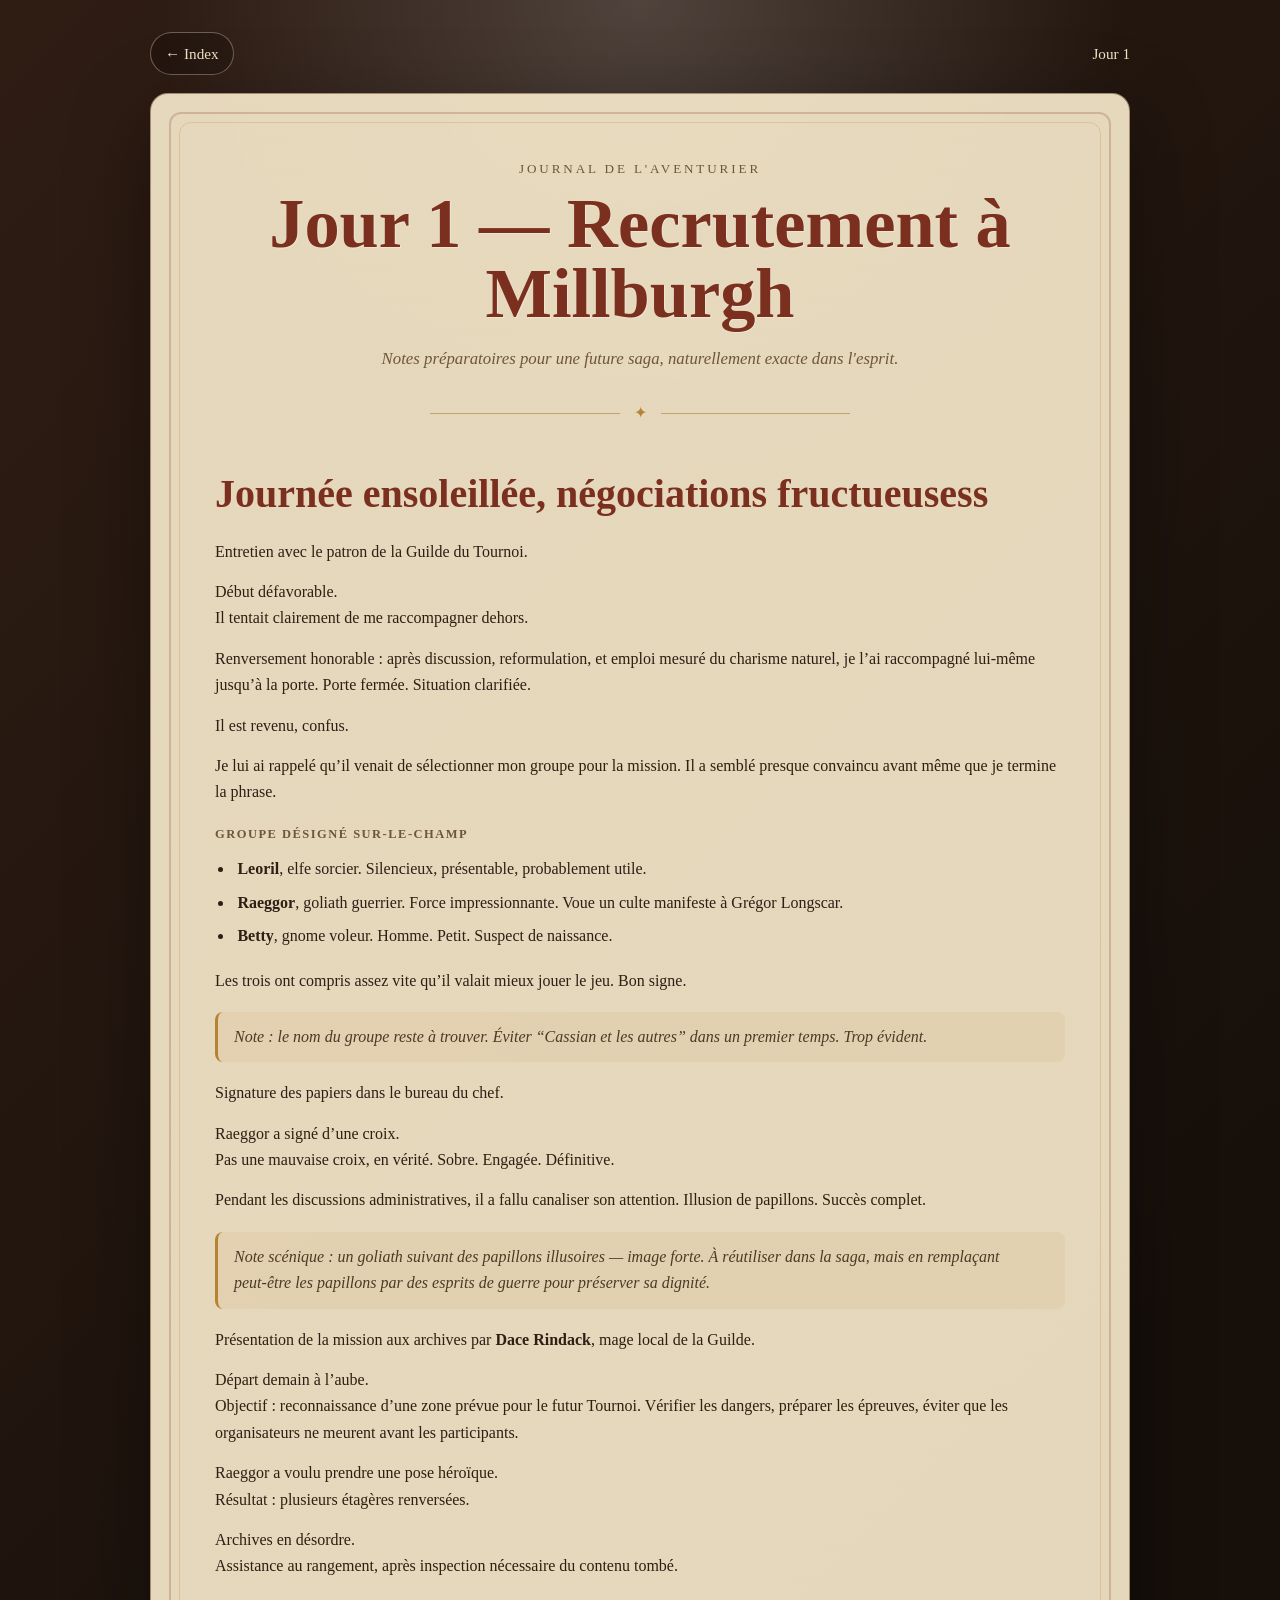
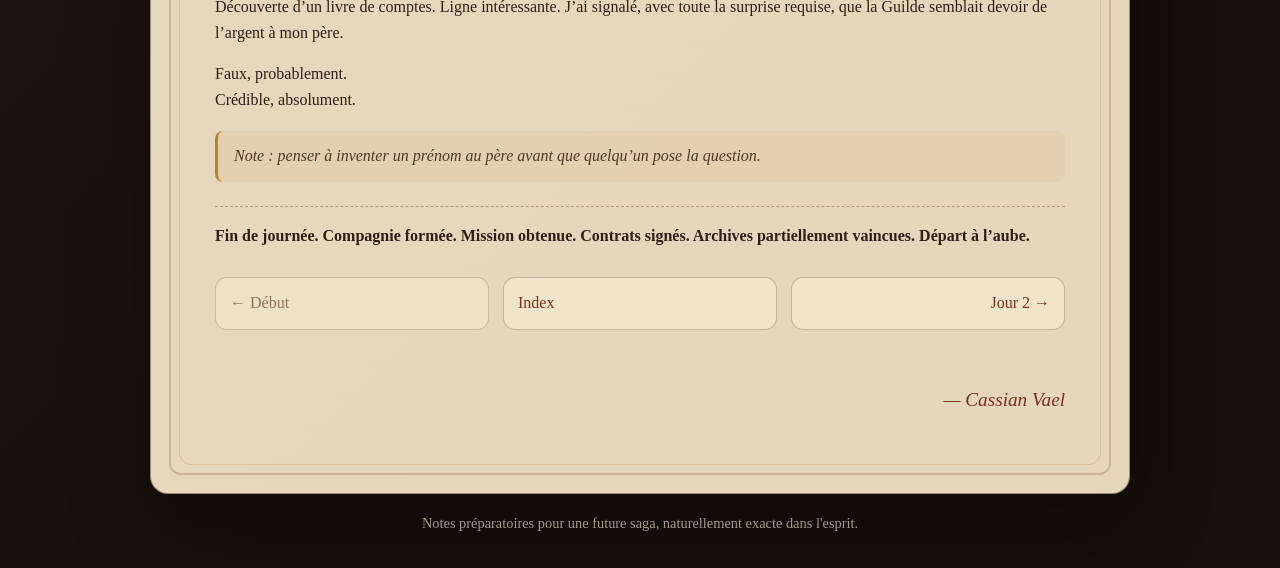
==== jours/jour-01.html @ 50d93166 "Update jour-01.html" ====
<!DOCTYPE html>
<html lang="fr">
<head>
  <meta charset="UTF-8" />
  <meta name="viewport" content="width=device-width, initial-scale=1.0" />
  <title>Jour 1 — Rencontre à Millburgh</title>
  <link rel="stylesheet" href="../assets/style.css" />
</head>
<body>
  <div class="site-shell">
    <nav class="top-nav" aria-label="Navigation principale">
      <a href="../index.html">← Index</a>
      <span>Jour 1</span>
    </nav>

    <main class="page">
      <header>
        <p class="kicker">Journal de l'Aventurier</p>
        <h1>Jour 1 — Recrutement à Millburgh</h1>
        <p class="subtitle">Notes préparatoires pour une future saga, naturellement exacte dans l'esprit.</p>
        <div class="ornament">✦</div>
      </header>

      <section class="day">
  <h2><strong>Journée ensoleillée, négociations fructueusess </strong></h2>
  <p>Entretien avec le patron de la Guilde du Tournoi.</p>

<p>Début défavorable.<br />
Il tentait clairement de me raccompagner dehors.</p>

<p>Renversement honorable : après discussion, reformulation, et emploi mesuré du charisme naturel, je l’ai raccompagné lui-même jusqu’à la porte. Porte fermée. Situation clarifiée.</p>

<p>Il est revenu, confus.</p>

<p>Je lui ai rappelé qu’il venait de sélectionner mon groupe pour la mission. Il a semblé presque convaincu avant même que je termine la phrase.</p>

<p class="beat">Groupe désigné sur-le-champ</p>
<ul>
  <li><strong>Leoril</strong>, elfe sorcier. Silencieux, présentable, probablement utile.</li>
  <li><strong>Raeggor</strong>, goliath guerrier. Force impressionnante. Voue un culte manifeste à Grégor Longscar.</li>
  <li><strong>Betty</strong>, gnome voleur. Homme. Petit. Suspect de naissance.</li>
</ul>

<p>Les trois ont compris assez vite qu’il valait mieux jouer le jeu. Bon signe.</p>

<p class="note">Note : le nom du groupe reste à trouver. Éviter “Cassian et les autres” dans un premier temps. Trop évident.</p>

<p>Signature des papiers dans le bureau du chef.</p>

<p>Raeggor a signé d’une croix.<br />
Pas une mauvaise croix, en vérité. Sobre. Engagée. Définitive.</p>

<p>Pendant les discussions administratives, il a fallu canaliser son attention. Illusion de papillons. Succès complet.</p>

<p class="note">Note scénique : un goliath suivant des papillons illusoires — image forte. À réutiliser dans la saga, mais en remplaçant peut-être les papillons par des esprits de guerre pour préserver sa dignité.</p>

<p>Présentation de la mission aux archives par <strong>Dace Rindack</strong>, mage local de la Guilde.</p>

<p>Départ demain à l’aube.<br />
Objectif : reconnaissance d’une zone prévue pour le futur Tournoi. Vérifier les dangers, préparer les épreuves, éviter que les organisateurs ne meurent avant les participants.</p>

<p>Raeggor a voulu prendre une pose héroïque.<br />
Résultat : plusieurs étagères renversées.</p>

<p>Archives en désordre.<br />
Assistance au rangement, après inspection nécessaire du contenu tombé.</p>

<p>Découverte d’un livre de comptes. Ligne intéressante. J’ai signalé, avec toute la surprise requise, que la Guilde semblait devoir de l’argent à mon père.</p>

<p>Faux, probablement.<br />
Crédible, absolument.</p>

<p class="note">Note : penser à inventer un prénom au père avant que quelqu’un pose la question.</p>

<p class="closing">Fin de journée. Compagnie formée. Mission obtenue. Contrats signés. Archives partiellement vaincues. Départ à l’aube.</p>
</section>

<nav class="bottom-nav" aria-label="Navigation entre les journées">
  <span class="prev">← Début</span>
  <a href="../index.html">Index</a>
  <a class="next" href="jour-02.html">Jour 2 →</a>
</nav>

<p class="signature">— Cassian Vael</p>
    </main>

    <footer>Notes préparatoires pour une future saga, naturellement exacte dans l'esprit.</footer>
  </div>
</body>
</html>
---- assets/style.css ----
:root {
  --bg-1: #2f1d14;
  --bg-2: #160f0a;
  --paper: #f2e4c7;
  --paper-light: #fff6dc;
  --ink: #2d1f14;
  --muted: #6f563b;
  --accent: #7b2f1f;
  --gold: #b78332;
  --line: rgba(80, 48, 25, 0.28);
  --shadow: rgba(0, 0, 0, 0.35);
}

* {
  box-sizing: border-box;
}

html {
  scroll-behavior: smooth;
}

body {
  margin: 0;
  min-height: 100vh;
  padding: 32px 18px;
  background:
    radial-gradient(circle at top, rgba(255, 255, 255, 0.18), transparent 30rem),
    linear-gradient(135deg, var(--bg-1), var(--bg-2) 72%);
  color: var(--ink);
  font-family: Georgia, "Times New Roman", serif;
  line-height: 1.65;
}

a {
  color: var(--accent);
  text-decoration-thickness: 1px;
  text-underline-offset: 3px;
}

a:hover {
  color: #a13d28;
}

.site-shell {
  max-width: 980px;
  margin: 0 auto;
}

.top-nav {
  display: flex;
  justify-content: space-between;
  align-items: center;
  gap: 12px;
  margin: 0 auto 18px;
  color: var(--paper);
  font-size: 0.95rem;
}

.top-nav a {
  color: var(--paper);
  text-decoration: none;
  border: 1px solid rgba(242, 228, 199, 0.35);
  border-radius: 999px;
  padding: 8px 14px;
  background: rgba(0, 0, 0, 0.18);
}

.top-nav a:hover {
  background: rgba(255, 255, 255, 0.08);
}

.page {
  position: relative;
  overflow: hidden;
  padding: clamp(28px, 6vw, 64px);
  background:
    linear-gradient(rgba(242, 228, 199, 0.94), rgba(242, 228, 199, 0.94)),
    repeating-linear-gradient(0deg, transparent, transparent 31px, rgba(93, 62, 32, 0.08) 32px);
  border: 1px solid rgba(80, 48, 25, 0.45);
  border-radius: 18px;
  box-shadow: 0 24px 80px var(--shadow);
}

.page::before,
.page::after {
  content: "";
  position: absolute;
  pointer-events: none;
  border-radius: 12px;
}

.page::before {
  inset: 18px;
  border: 2px solid rgba(123, 47, 31, 0.22);
}

.page::after {
  inset: 28px;
  border: 1px solid rgba(183, 131, 50, 0.25);
}

.page > * {
  position: relative;
  z-index: 1;
}

header {
  text-align: center;
  margin-bottom: 44px;
}

.kicker {
  margin: 0 0 8px;
  color: var(--muted);
  font-size: 0.82rem;
  text-transform: uppercase;
  letter-spacing: 0.22em;
}

h1 {
  margin: 0;
  color: var(--accent);
  font-size: clamp(2.15rem, 7vw, 4.4rem);
  line-height: 1;
  text-shadow: 1px 1px 0 rgba(255, 255, 255, 0.32);
}

.subtitle {
  margin: 16px auto 0;
  max-width: 62ch;
  color: var(--muted);
  font-style: italic;
  font-size: 1.05rem;
}

.ornament {
  margin: 28px auto 0;
  width: min(65%, 420px);
  display: flex;
  align-items: center;
  gap: 14px;
  color: var(--gold);
}

.ornament::before,
.ornament::after {
  content: "";
  height: 1px;
  flex: 1;
  background: currentColor;
  opacity: 0.62;
}

.card-grid {
  display: grid;
  grid-template-columns: repeat(auto-fit, minmax(220px, 1fr));
  gap: 18px;
  margin-top: 28px;
}

.day-card {
  display: block;
  min-height: 185px;
  padding: 20px;
  background: rgba(255, 248, 226, 0.46);
  border: 1px solid var(--line);
  border-left: 5px solid var(--accent);
  border-radius: 14px;
  text-decoration: none;
  box-shadow: inset 0 0 0 1px rgba(255,255,255,0.16);
}

.day-card:hover {
  transform: translateY(-2px);
  transition: transform 160ms ease;
}

.day-card strong {
  display: block;
  margin-bottom: 10px;
  color: var(--accent);
  font-size: 1.25rem;
  line-height: 1.25;
}

.day-card span {
  color: var(--ink);
}

.day {
  margin: 0;
  padding: 0;
}

h2 {
  margin: 0 0 22px;
  color: var(--accent);
  font-size: clamp(1.7rem, 4vw, 2.5rem);
  line-height: 1.15;
}

p {
  margin: 0 0 14px;
}

ul {
  margin: 12px 0 18px 1.2rem;
  padding: 0;
}

li {
  margin: 7px 0;
  padding-left: 0.2rem;
}

.note {
  margin: 18px 0;
  padding: 12px 16px;
  border-left: 3px solid var(--gold);
  background: rgba(183, 131, 50, 0.08);
  color: #4f3925;
  font-style: italic;
  border-radius: 8px;
}

.beat {
  margin: 18px 0 8px;
  color: var(--muted);
  text-transform: uppercase;
  letter-spacing: 0.12em;
  font-size: 0.78rem;
  font-weight: bold;
}

.closing {
  margin-top: 24px;
  padding-top: 16px;
  border-top: 1px dashed rgba(80, 48, 25, 0.35);
  font-weight: bold;
}

.signature {
  margin-top: 54px;
  text-align: right;
  color: var(--accent);
  font-size: 1.2rem;
  font-style: italic;
}

.bottom-nav {
  display: flex;
  justify-content: space-between;
  gap: 14px;
  margin-top: 28px;
}

.bottom-nav a,
.bottom-nav span {
  flex: 1;
  padding: 12px 14px;
  border-radius: 12px;
  background: rgba(255, 248, 226, 0.42);
  border: 1px solid var(--line);
  text-decoration: none;
}

.bottom-nav .next {
  text-align: right;
}

.bottom-nav span {
  color: var(--muted);
  opacity: 0.75;
}

footer {
  margin: 18px 0 0;
  text-align: center;
  color: rgba(242, 228, 199, 0.78);
  font-size: 0.9rem;
}

@media (max-width: 620px) {
  body {
    padding: 16px 10px;
  }

  .top-nav,
  .bottom-nav {
    flex-direction: column;
  }

  .bottom-nav .next {
    text-align: left;
  }
}

@media print {
  body {
    background: white;
    padding: 0;
  }

  .top-nav,
  .bottom-nav,
  footer {
    display: none;
  }

  .page {
    max-width: none;
    box-shadow: none;
    border-radius: 0;
  }
}
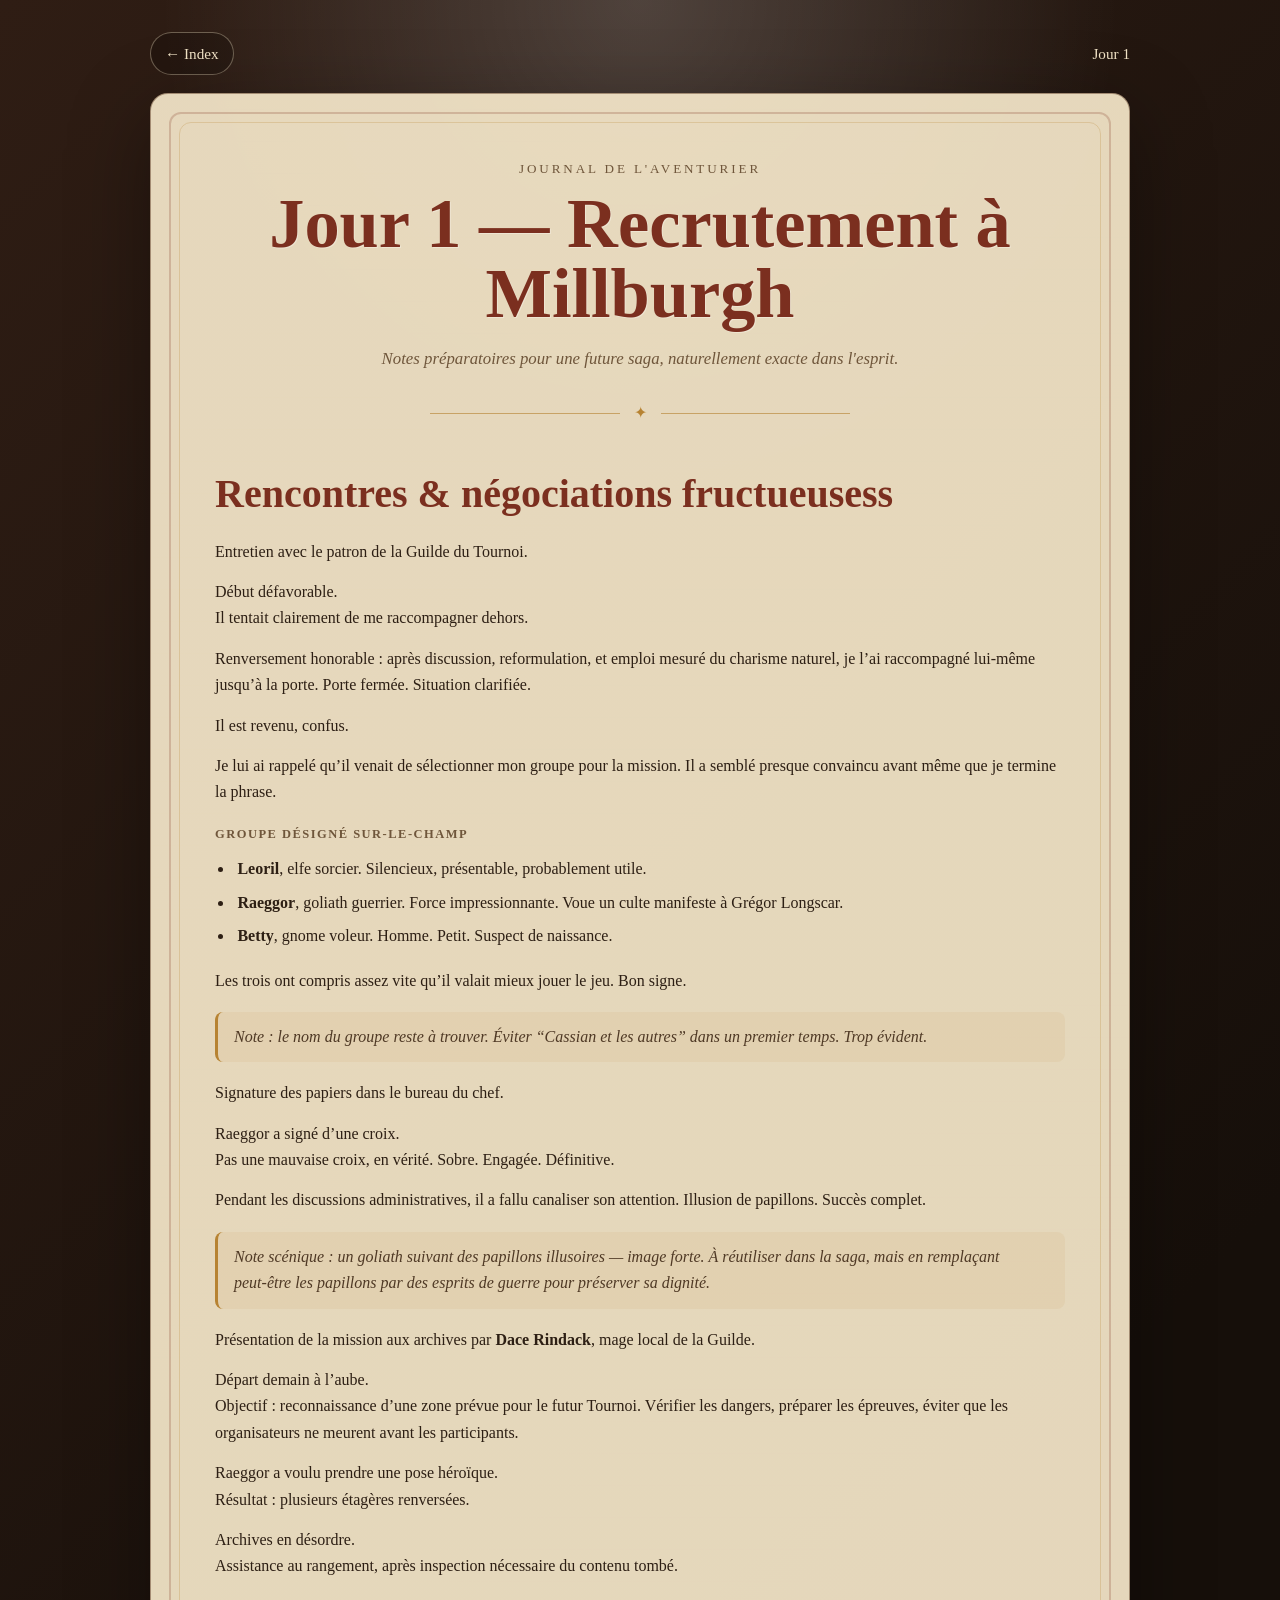
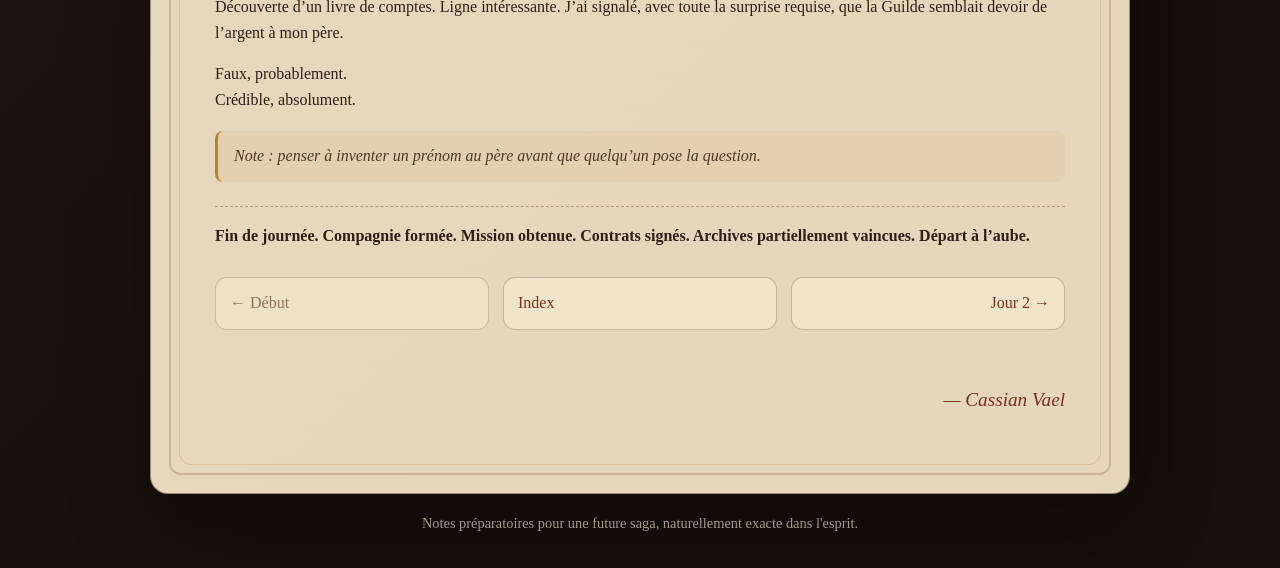
==== commit 6796ee97: "Update jour-01.html" ====
--- a/jours/jour-01.html
+++ b/jours/jour-01.html
@@ -22,7 +22,7 @@
       </header>
 
       <section class="day">
-  <h2><strong>Journée ensoleillée, négociations fructueusess </strong></h2>
+  <h2><strong>Rencontres & négociations fructueusess </strong></h2>
   <p>Entretien avec le patron de la Guilde du Tournoi.</p>
 
 <p>Début défavorable.<br />
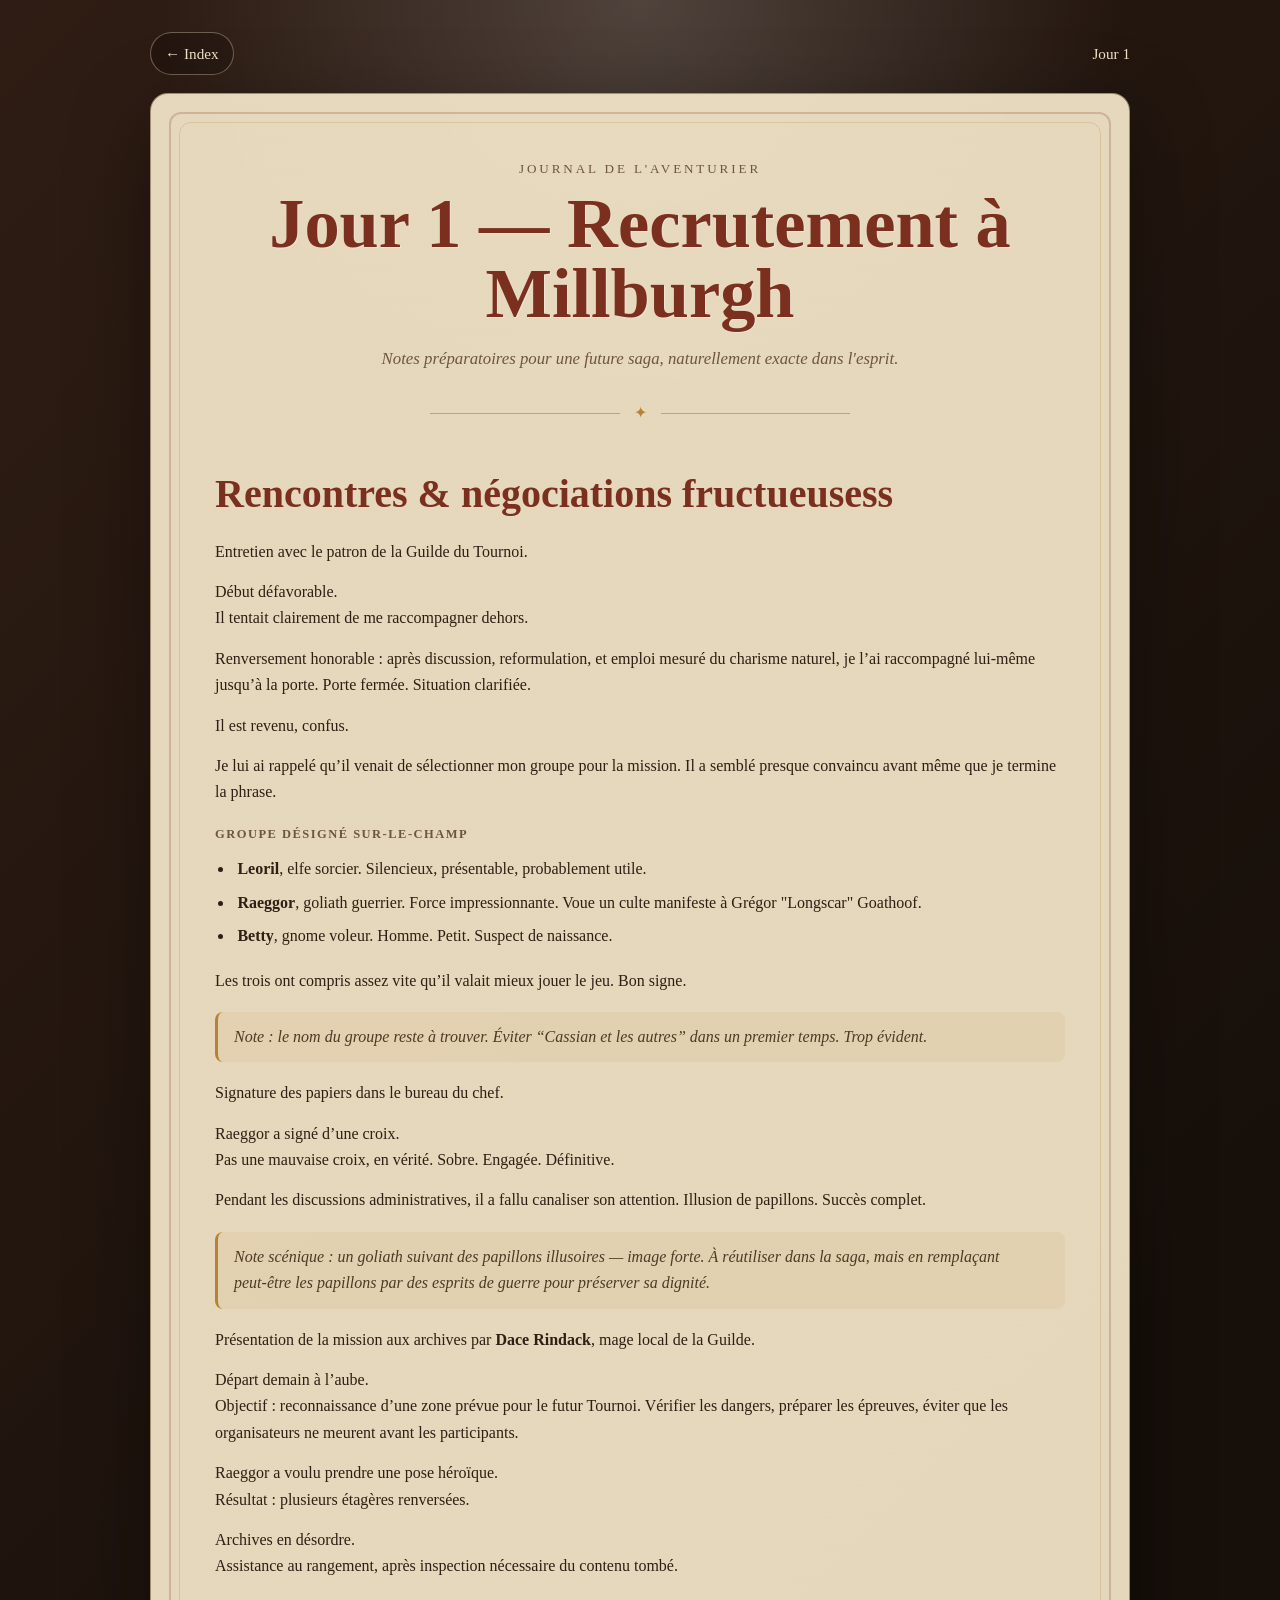
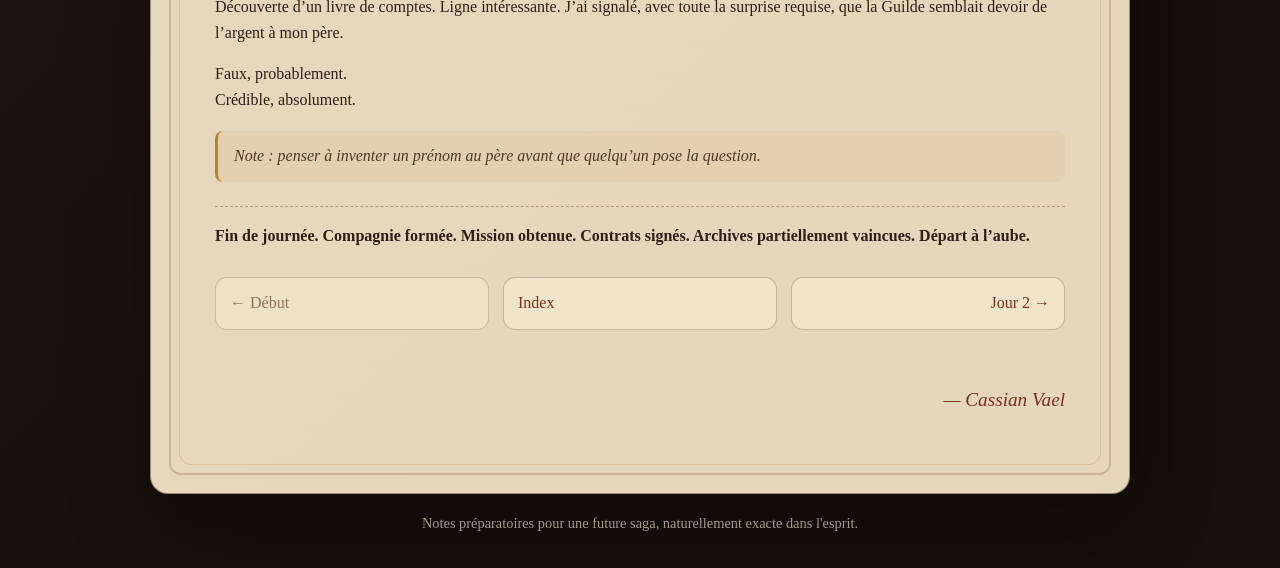
==== commit 4bf14e9a: "Update jour-01.html" ====
--- a/jours/jour-01.html
+++ b/jours/jour-01.html
@@ -37,7 +37,7 @@
 <p class="beat">Groupe désigné sur-le-champ</p>
 <ul>
   <li><strong>Leoril</strong>, elfe sorcier. Silencieux, présentable, probablement utile.</li>
-  <li><strong>Raeggor</strong>, goliath guerrier. Force impressionnante. Voue un culte manifeste à Grégor Longscar.</li>
+  <li><strong>Raeggor</strong>, goliath guerrier. Force impressionnante. Voue un culte manifeste à Grégor "Longscar" Goathoof.</li>
   <li><strong>Betty</strong>, gnome voleur. Homme. Petit. Suspect de naissance.</li>
 </ul>
 
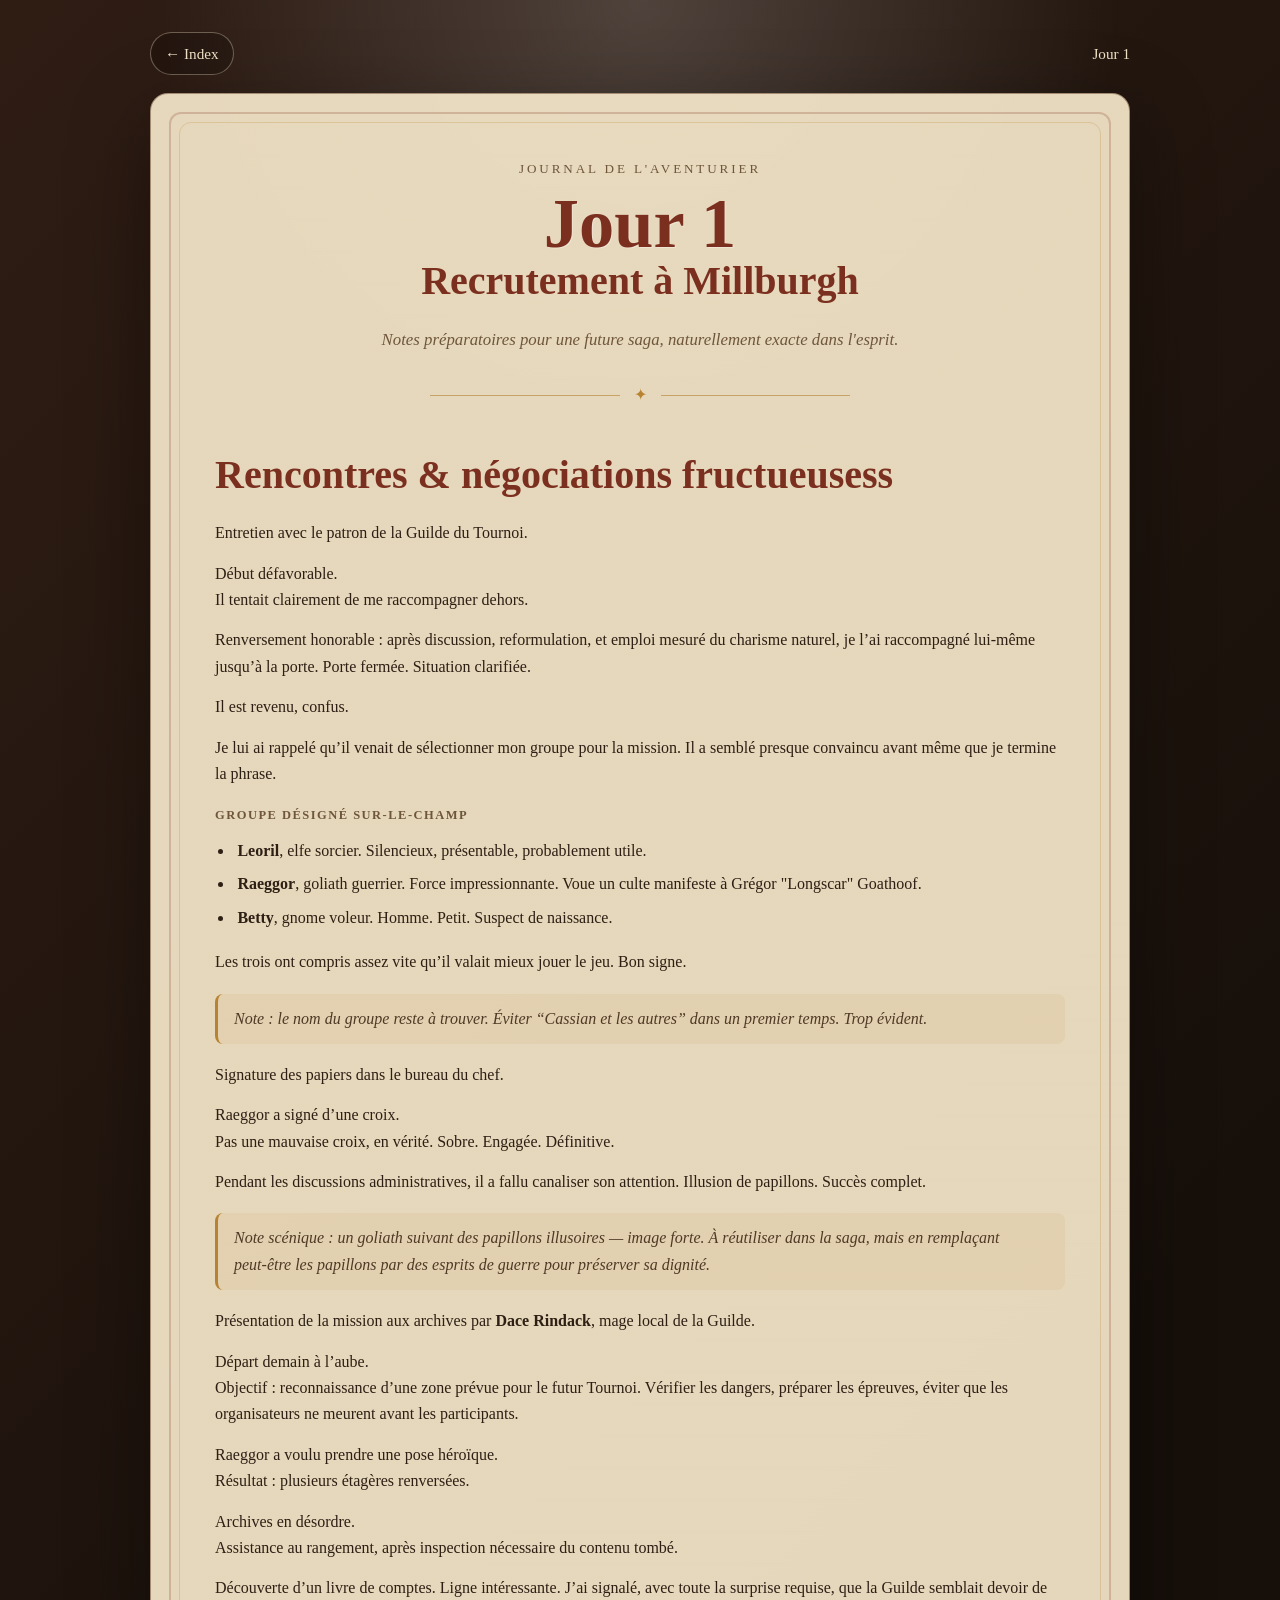
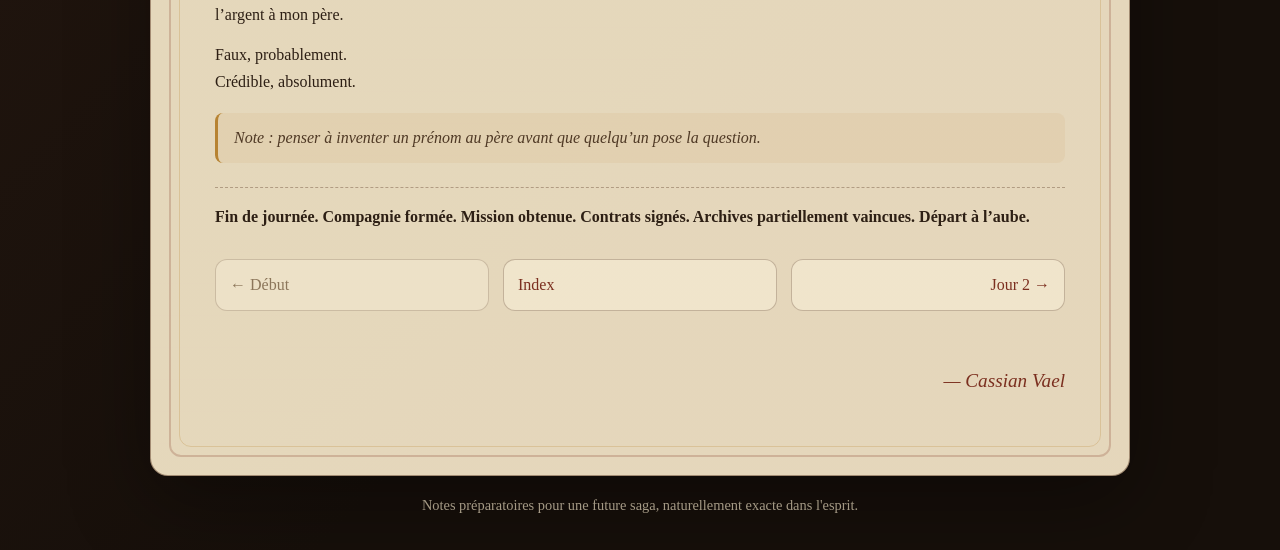
==== commit 61e5d8cd: "Update jour-01.html" ====
--- a/jours/jour-01.html
+++ b/jours/jour-01.html
@@ -16,7 +16,8 @@
     <main class="page">
       <header>
         <p class="kicker">Journal de l'Aventurier</p>
-        <h1>Jour 1 — Recrutement à Millburgh</h1>
+        <h1>Jour 1</h1>
+        <h2>Recrutement à Millburgh</h2>
         <p class="subtitle">Notes préparatoires pour une future saga, naturellement exacte dans l'esprit.</p>
         <div class="ornament">✦</div>
       </header>
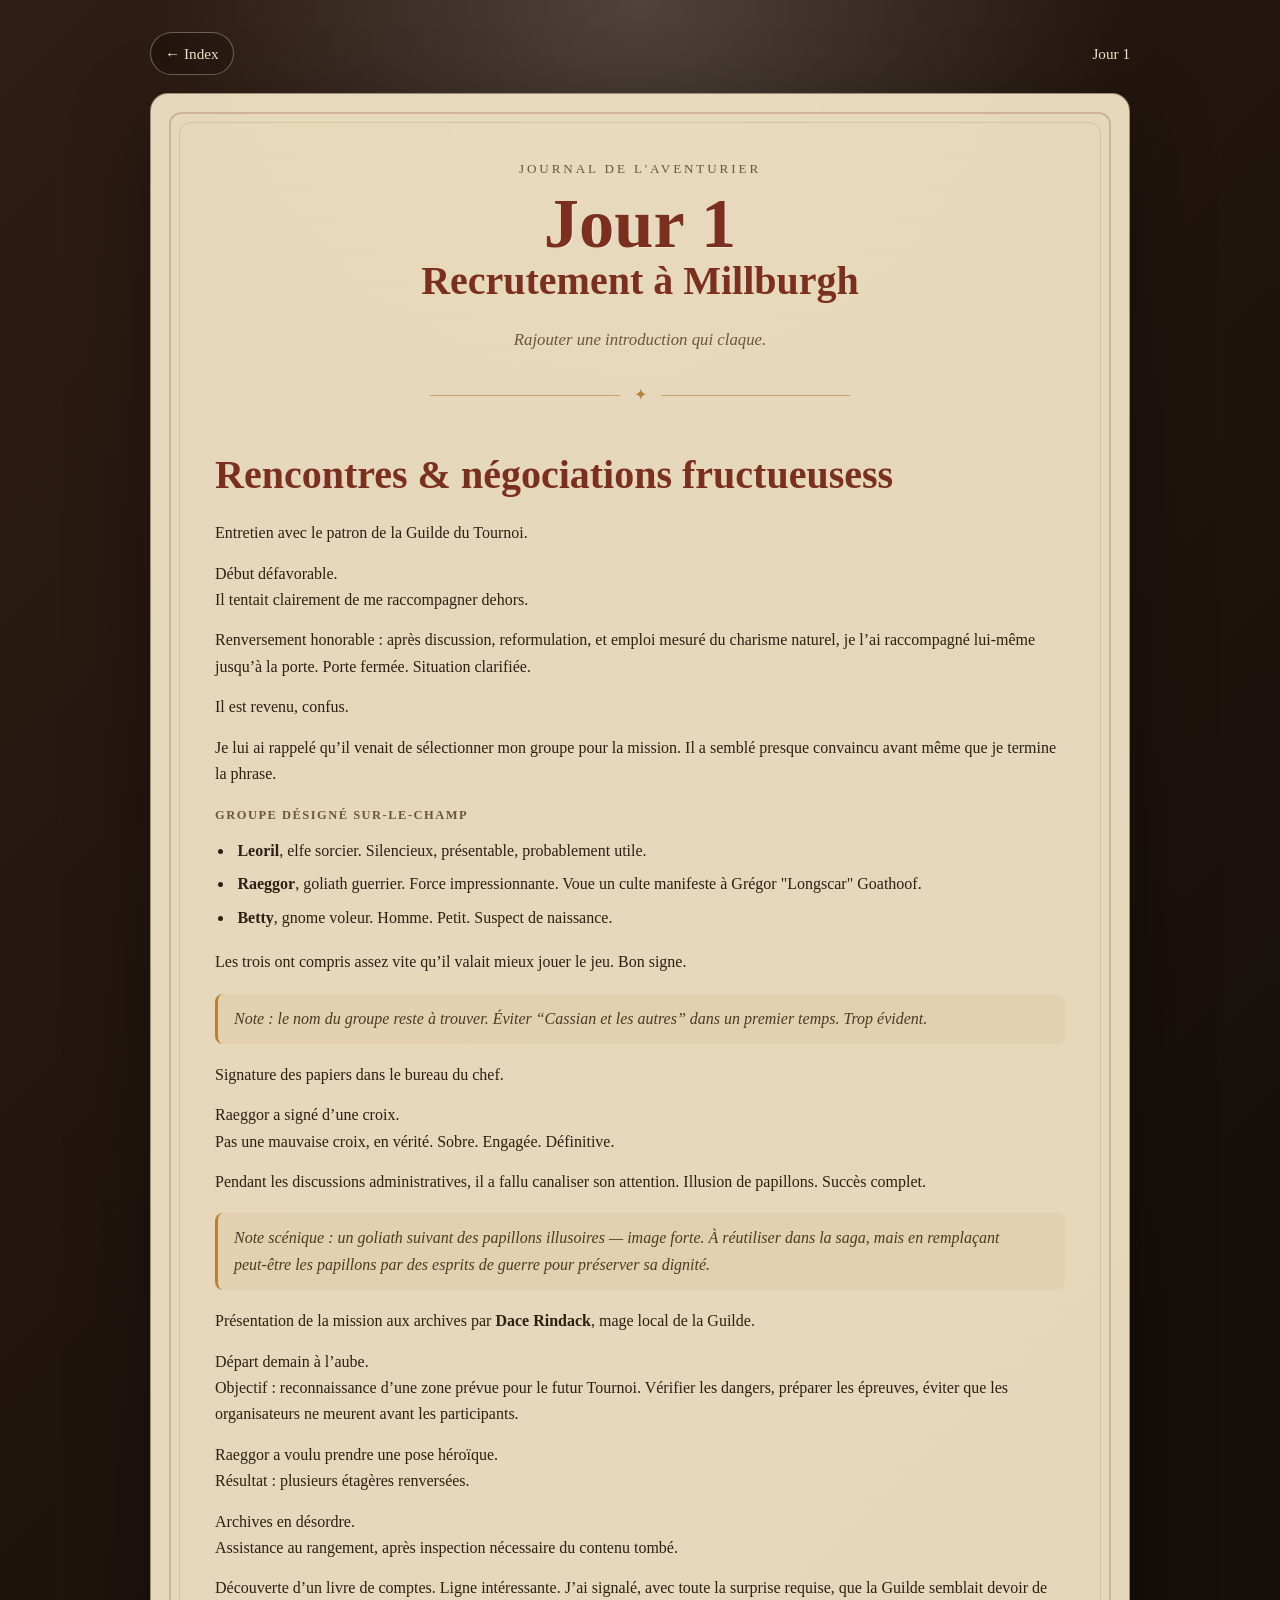
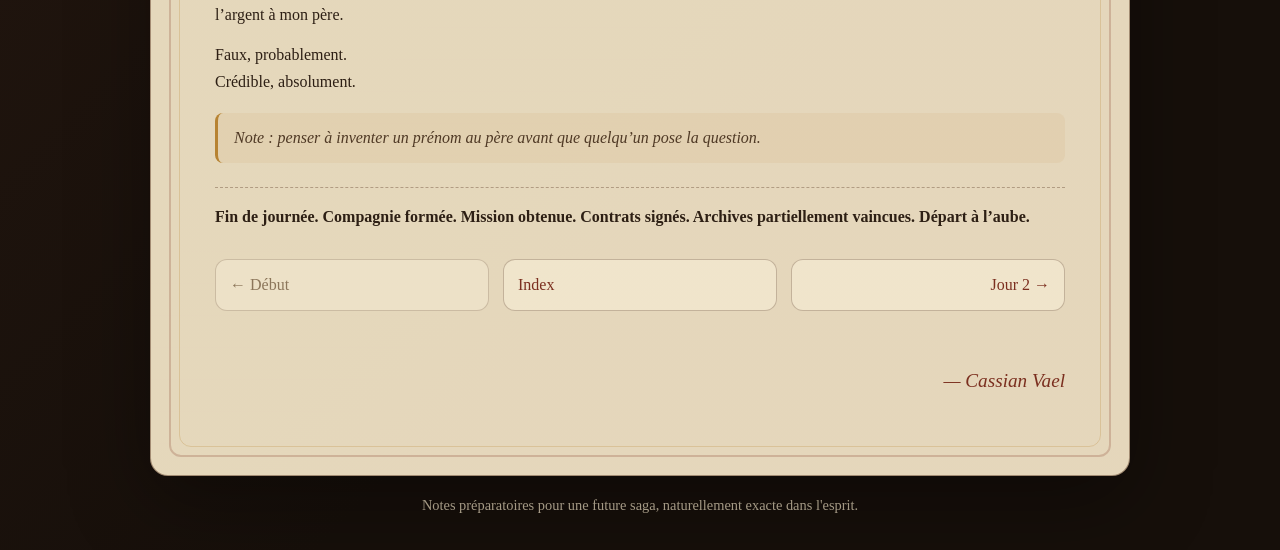
==== commit 4932c06c: "Update jour-01.html" ====
--- a/jours/jour-01.html
+++ b/jours/jour-01.html
@@ -18,7 +18,7 @@
         <p class="kicker">Journal de l'Aventurier</p>
         <h1>Jour 1</h1>
         <h2>Recrutement à Millburgh</h2>
-        <p class="subtitle">Notes préparatoires pour une future saga, naturellement exacte dans l'esprit.</p>
+        <p class="subtitle">Rajouter une introduction qui claque.</p>
         <div class="ornament">✦</div>
       </header>
 
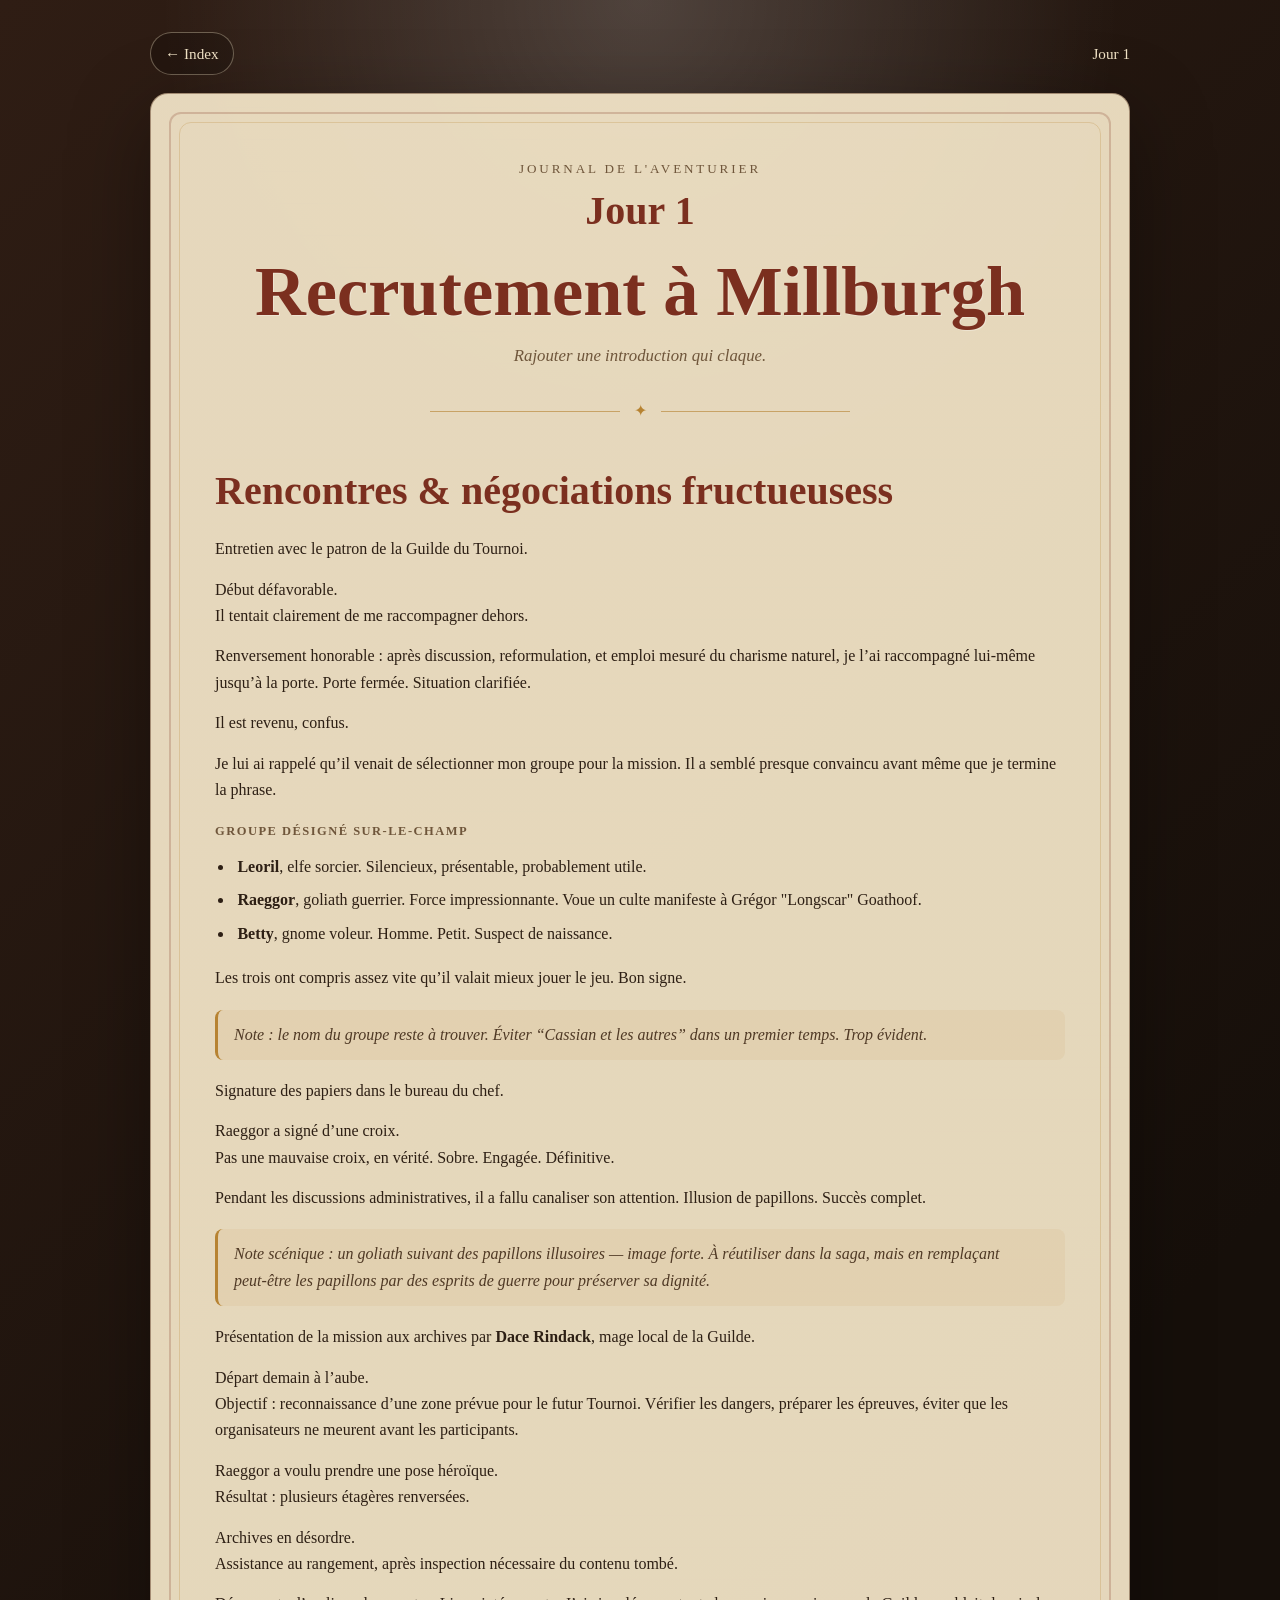
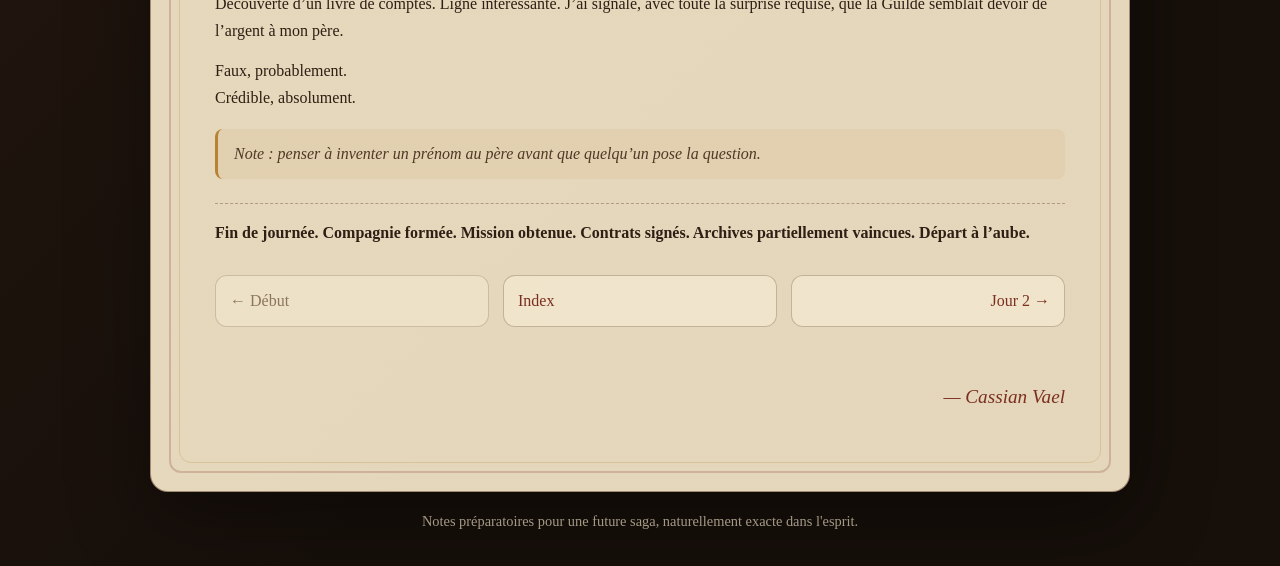
==== commit a130839c: "Update jour-01.html" ====
--- a/jours/jour-01.html
+++ b/jours/jour-01.html
@@ -16,8 +16,8 @@
     <main class="page">
       <header>
         <p class="kicker">Journal de l'Aventurier</p>
-        <h1>Jour 1</h1>
-        <h2>Recrutement à Millburgh</h2>
+        <h2>Jour 1</h2>
+        <h1>Recrutement à Millburgh</h1>
         <p class="subtitle">Rajouter une introduction qui claque.</p>
         <div class="ornament">✦</div>
       </header>
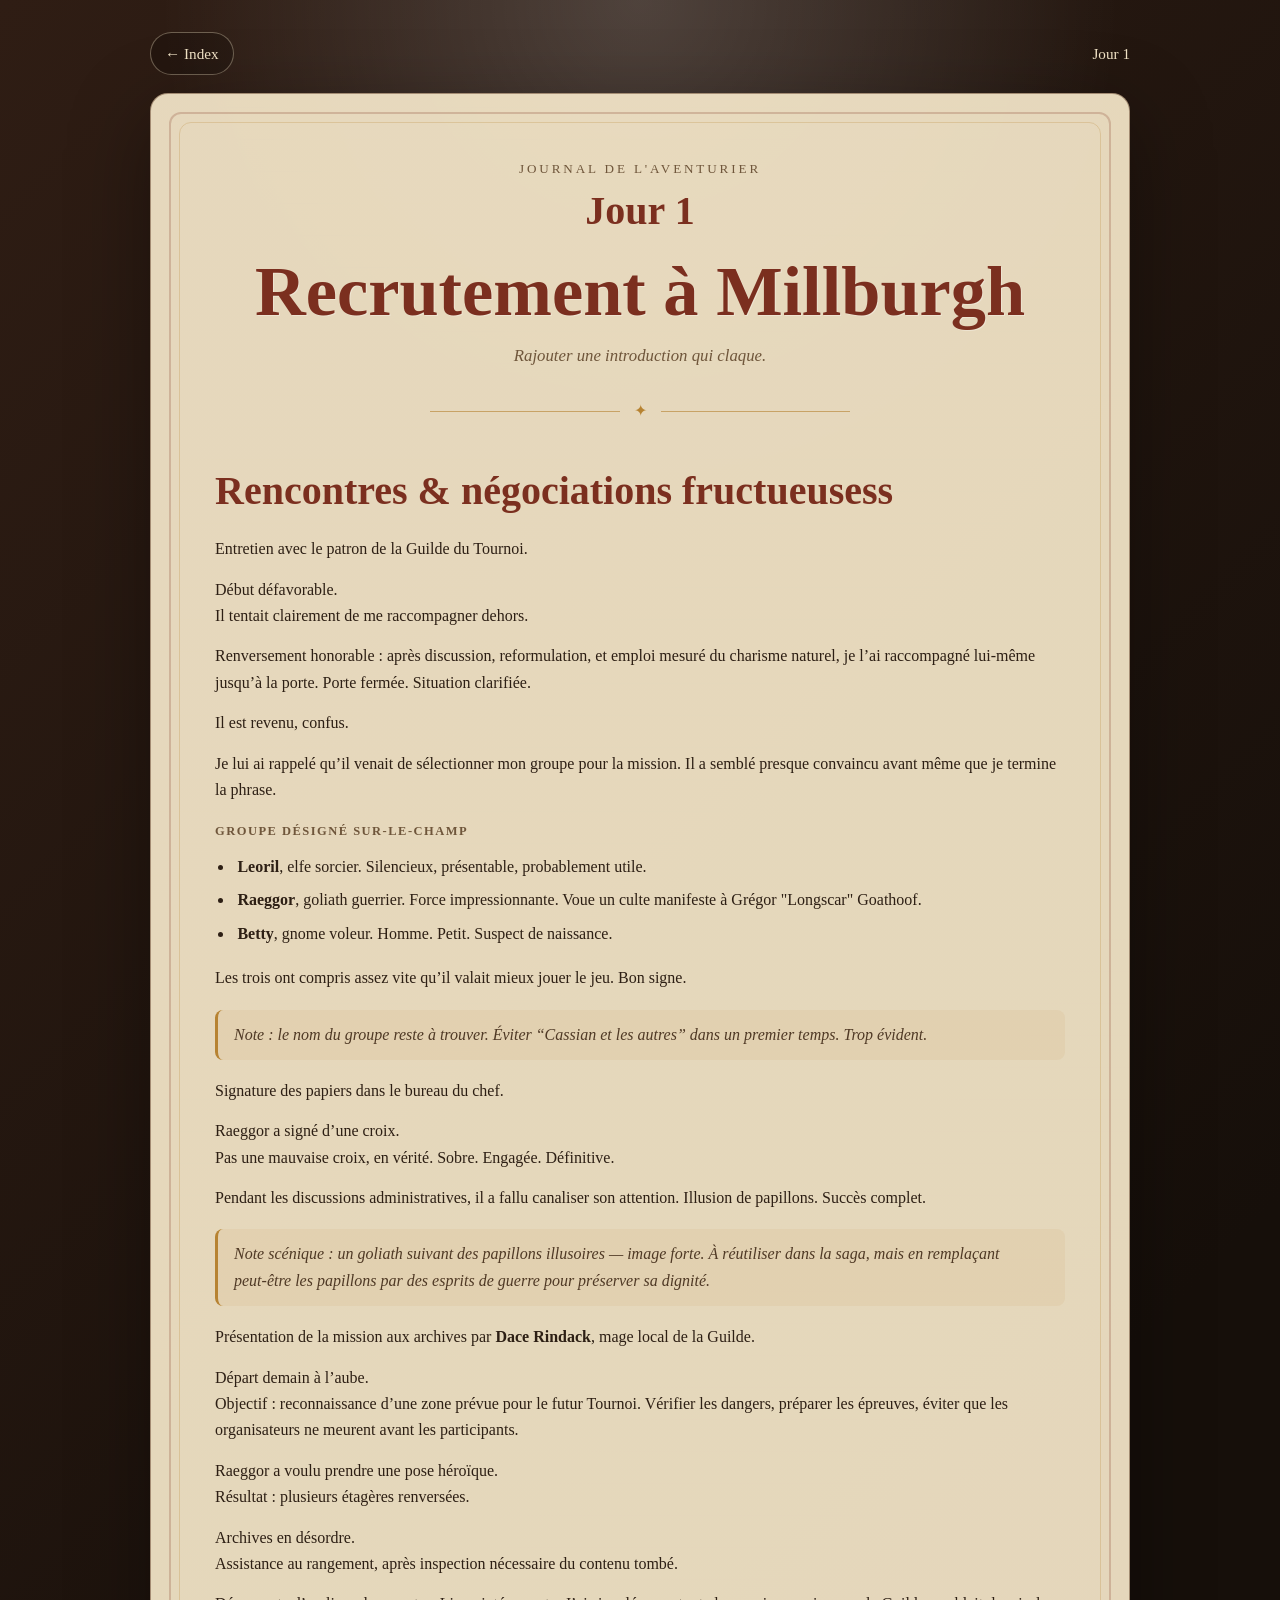
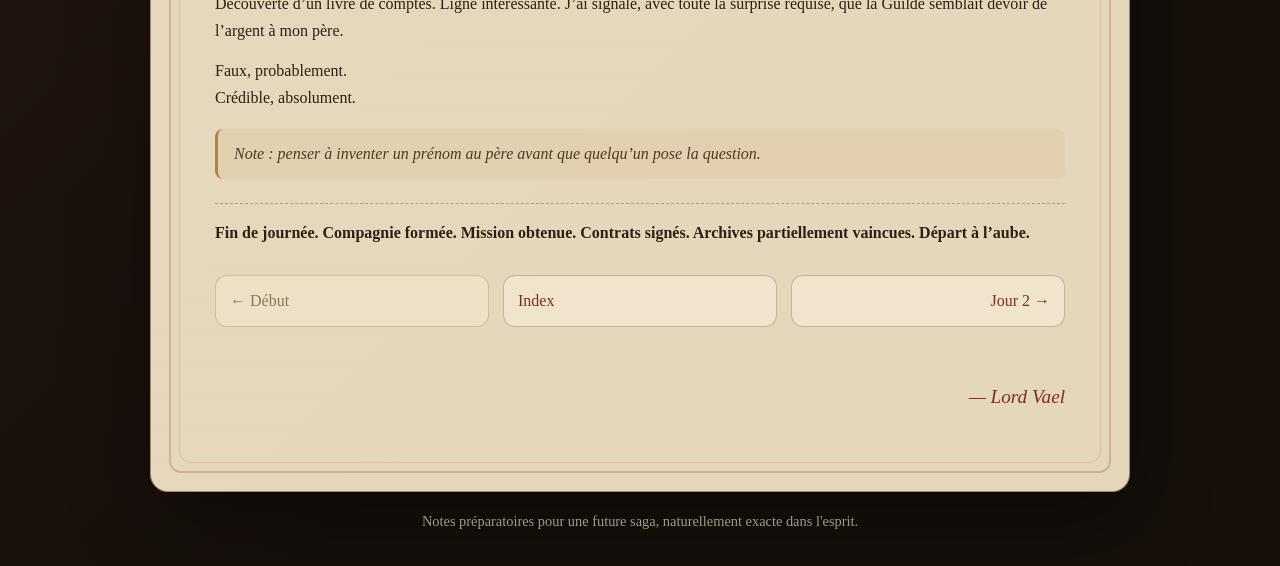
==== commit 8afc2208: "Update jour-01.html" ====
--- a/jours/jour-01.html
+++ b/jours/jour-01.html
@@ -82,7 +82,7 @@
   <a class="next" href="jour-02.html">Jour 2 →</a>
 </nav>
 
-<p class="signature">— Cassian Vael</p>
+<p class="signature">— Lord Vael</p>
     </main>
 
     <footer>Notes préparatoires pour une future saga, naturellement exacte dans l'esprit.</footer>
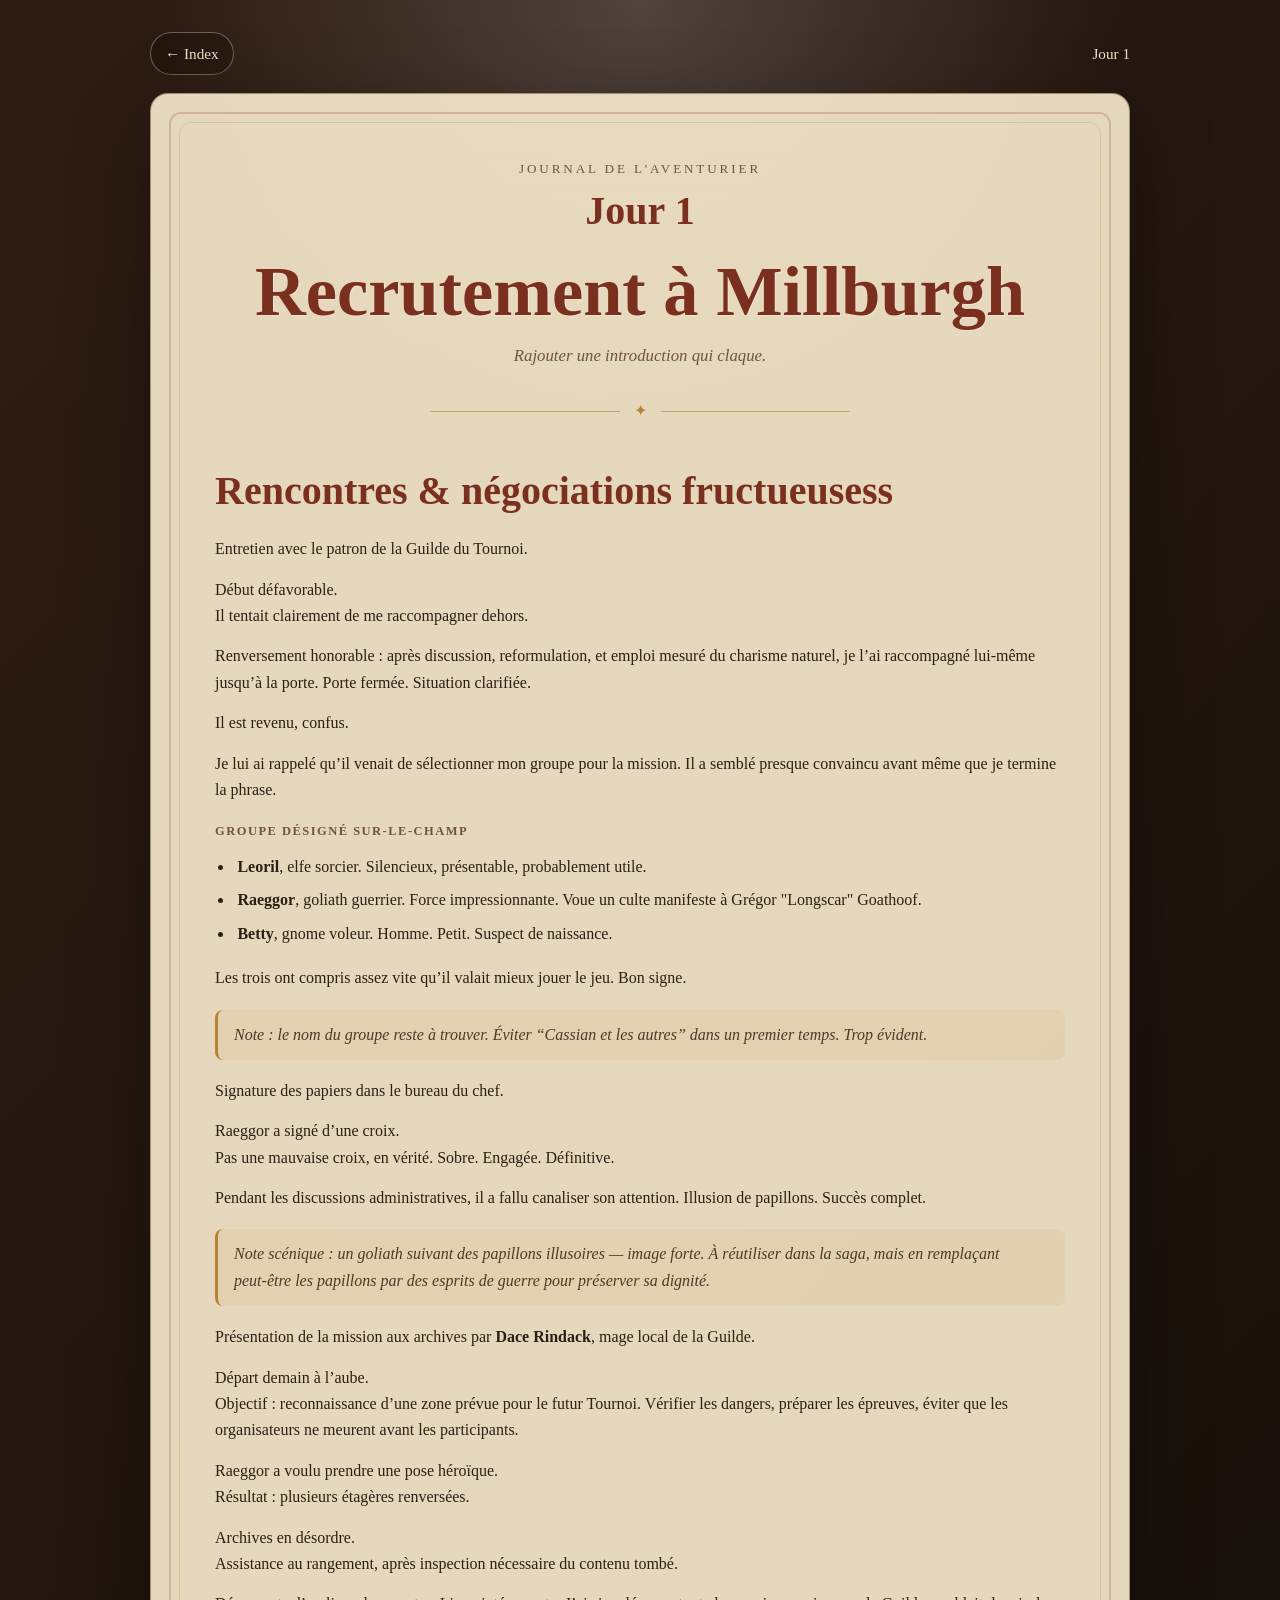
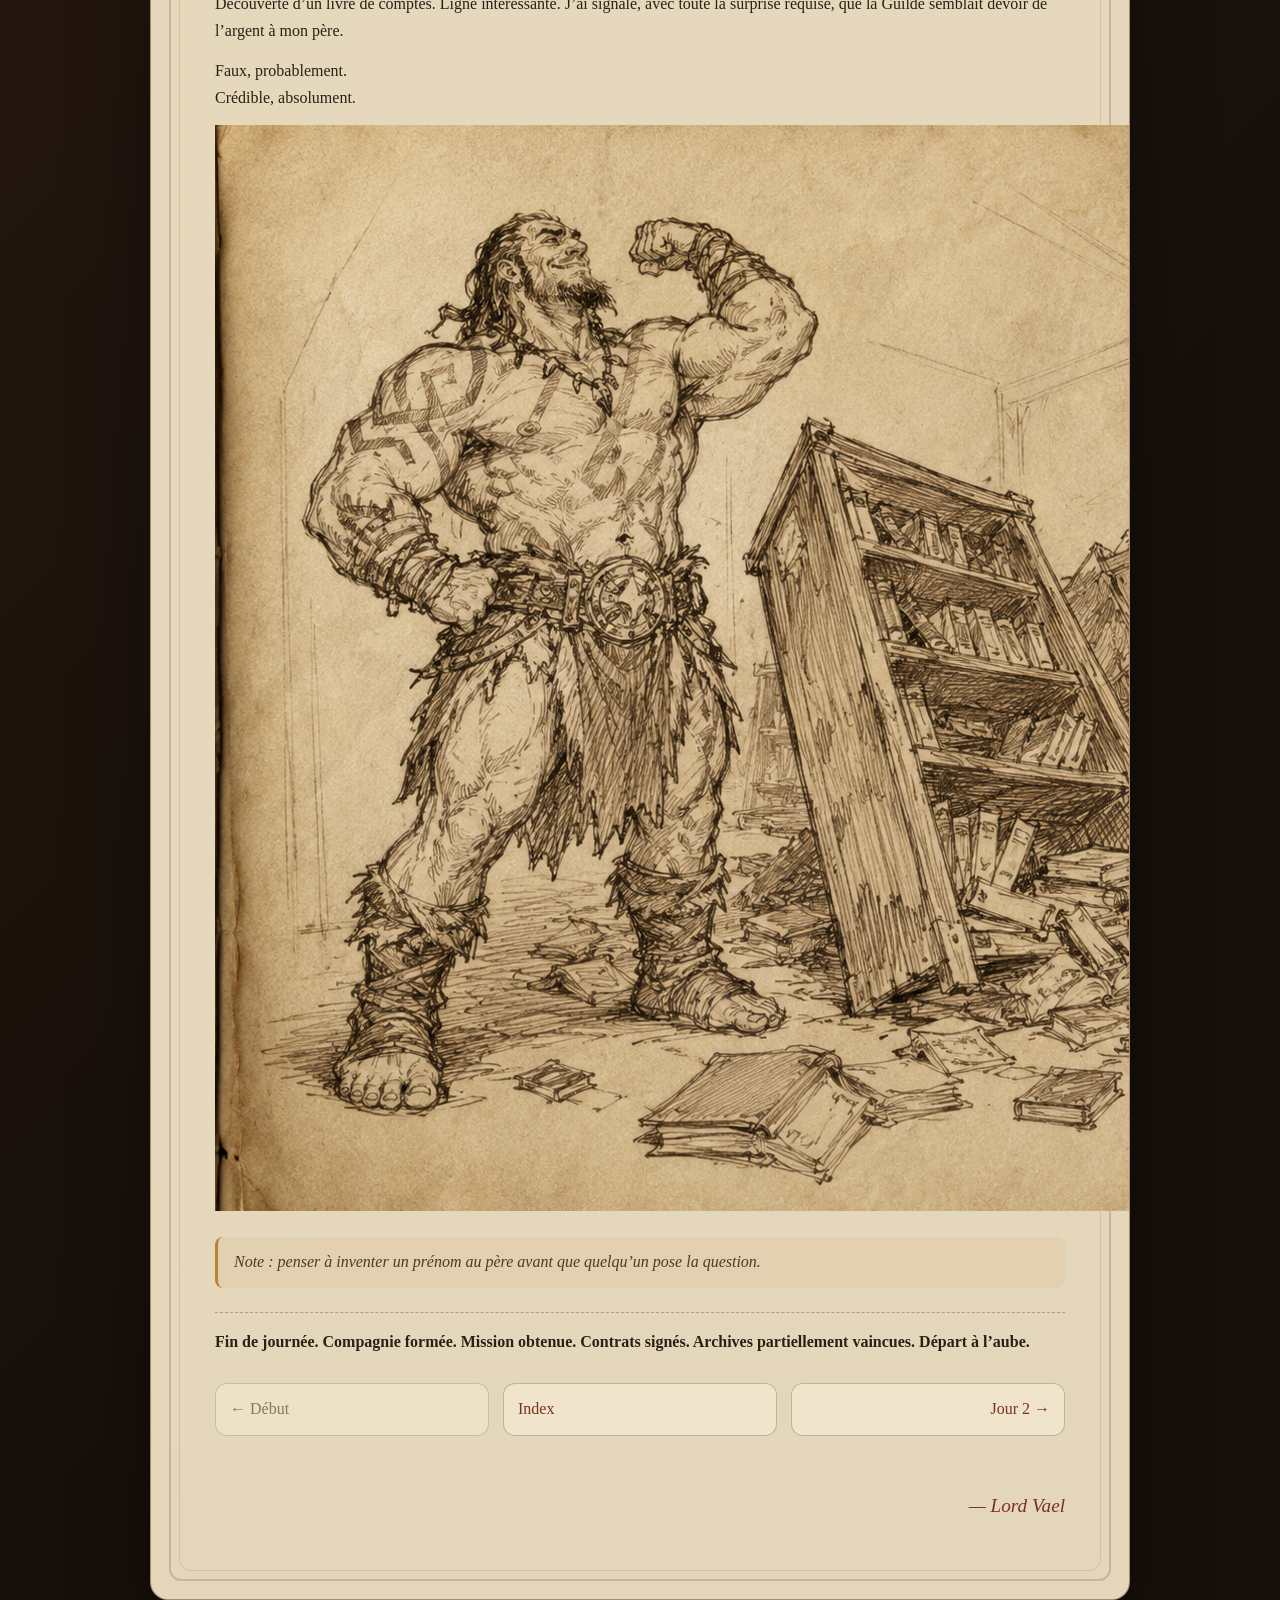
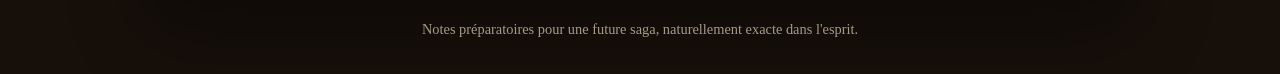
==== commit 54a55922: "Update jour-01.html" ====
--- a/jours/jour-01.html
+++ b/jours/jour-01.html
@@ -60,16 +60,26 @@
 <p>Départ demain à l’aube.<br />
 Objectif : reconnaissance d’une zone prévue pour le futur Tournoi. Vérifier les dangers, préparer les épreuves, éviter que les organisateurs ne meurent avant les participants.</p>
 
-<p>Raeggor a voulu prendre une pose héroïque.<br />
-Résultat : plusieurs étagères renversées.</p>
+<div class="journal-split">
+  
+  <div class="journal-texte">
+    <p>Raeggor a voulu prendre une pose héroïque.<br />
+    Résultat : plusieurs étagères renversées.</p>
 
-<p>Archives en désordre.<br />
-Assistance au rangement, après inspection nécessaire du contenu tombé.</p>
+    <p>Archives en désordre.<br />
+    Assistance au rangement, après inspection nécessaire du contenu tombé.</p>
 
-<p>Découverte d’un livre de comptes. Ligne intéressante. J’ai signalé, avec toute la surprise requise, que la Guilde semblait devoir de l’argent à mon père.</p>
+    <p>Découverte d’un livre de comptes. Ligne intéressante. J’ai signalé, avec toute la surprise requise, que la Guilde semblait devoir de l’argent à mon père.</p>
 
-<p>Faux, probablement.<br />
-Crédible, absolument.</p>
+    <p>Faux, probablement.<br />
+    Crédible, absolument.</p>
+  </div>
+
+  <div class="journal-image">
+    <img src="../assets/Shelves.png" alt="Illustration des archives en désordre">
+  </div>
+
+</div>
 
 <p class="note">Note : penser à inventer un prénom au père avant que quelqu’un pose la question.</p>
 
--- a/assets/style.css
+++ b/assets/style.css
@@ -312,4 +312,37 @@
     box-shadow: none;
     border-radius: 0;
   }
-}+  /* Conteneur principal qui active le côte-à-côte */
+.journal-split {
+  display: flex;
+  align-items: center; /* Centre verticalement le texte par rapport à l'image */
+  gap: 40px;           /* Espace de 40px entre le texte et l'image */
+  margin: 30px 0;      /* Espace au-dessus et en-dessous du bloc */
+  width: 100%;
+}
+
+/* Répartition des espaces (Le texte prend 60%, l'image prend 40%) */
+.journal-texte {
+  flex: 1.2;
+}
+
+.journal-image {
+  flex: 0.8;
+}
+
+/* Force l'image à s'adapter à la taille de son bloc sans déborder */
+.journal-image img {
+  width: 100%;
+  height: auto;
+  display: block;
+  border-radius: 4px; /* Optionnel : léger arrondi pour coller au style de ton site */
+}
+
+/* Responsive : Si l'écran est petit (mobile), on empile le texte et l'image */
+@media (max-width: 768px) {
+  .journal-split {
+    flex-direction: column; 
+    gap: 20px;
+  }
+}
+}
